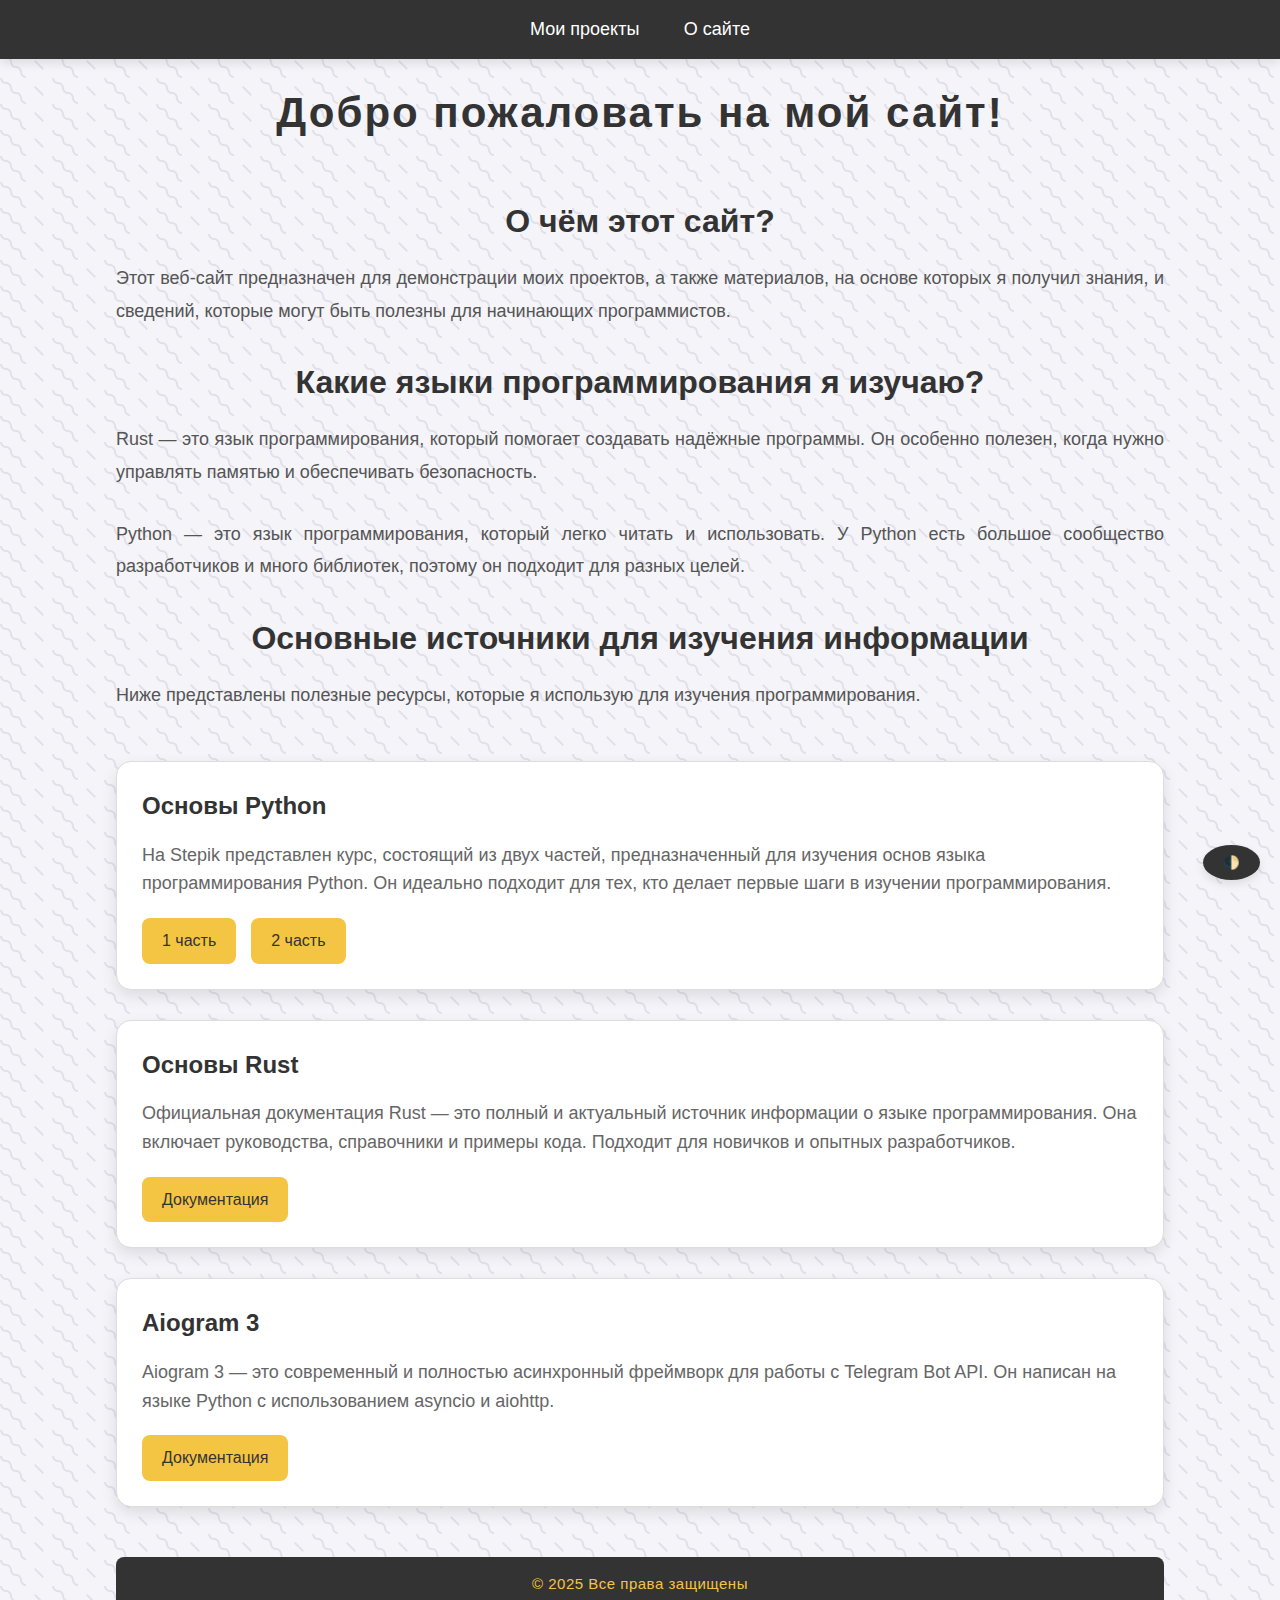
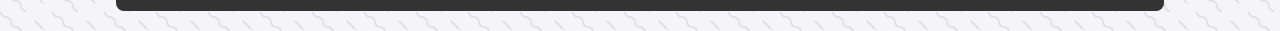
==== index.html @ 57961a24 "Delete icons in buttons" ====
<!DOCTYPE html>
<html lang="ru">
<head>
    <meta charset="UTF-8">
    <link rel="shortcut icon" href="img/logo.png" type="image/x-icon">
    <meta name="viewport" content="width=device-width, initial-scale=1.0">
    <meta name="description" content="Добро пожаловать на мой сайт! Здесь вы найдёте информацию о моих проектах, изучаемых языках программирования (Python, Rust) и полезных ресурсах для обучения.">
    <meta name="keywords" content="программирование, Python, Rust, Aiogram, Stepik, документация, обучение, проекты, веб-сайт">
    <title>Главная</title>
    <link rel="stylesheet" href="css/index.css">
</head>
<body>
    <div class="headbar">
        <a href="projects.html">Мои проекты</a>
        <a href="about.html">О сайте</a>
    </div>

    <div class="container">
        <header>
            <h1>Добро пожаловать на мой сайт!</h1>
        </header>

        <section class="about">
            <h2>О чём этот сайт?</h2>
            <p>Этот веб-сайт предназначен для демонстрации моих проектов, а также материалов, на основе которых я получил знания, и сведений, которые могут быть полезны для начинающих программистов.</p>
            
            <h2>Какие языки программирования я изучаю?</h2>
            <p>Rust — это язык программирования, который помогает создавать надёжные программы. Он особенно полезен, когда нужно управлять памятью и обеспечивать безопасность.</p>
            <p>Python — это язык программирования, который легко читать и использовать. У Python есть большое сообщество разработчиков и много библиотек, поэтому он подходит для разных целей.</p>
            
            <h2>Основные источники для изучения информации</h2>
            <p>Ниже представлены полезные ресурсы, которые я использую для изучения программирования.</p>
        </section>

        <div class="projects-list">
            <div class="project-item">
                <div class="info">
                    <h3>Основы Python</h3>
                    <p>На Stepik представлен курс, состоящий из двух частей, предназначенный для изучения основ языка программирования Python. Он идеально подходит для тех, кто делает первые шаги в изучении программирования.</p>
                    <div class="project-links">
                        <a href="https://stepik.org/course/58852/syllabus" target="_blank">1 часть</a>
                        <a href="https://stepik.org/course/68343/syllabus" target="_blank">2 часть</a>
                    </div>
                </div>
            </div>
            <div class="project-item">
                <div class="info">
                    <h3>Основы Rust</h3>
                    <p>Официальная документация Rust — это полный и актуальный источник информации о языке программирования. Она включает руководства, справочники и примеры кода. Подходит для новичков и опытных разработчиков.</p>
                    <div class="project-links">
                        <a href="https://rust-book.cs.brown.edu/" target="_blank">Документация</a>
                    </div>
                </div>
            </div>
            <div class="project-item">
                <div class="info">
                    <h3>Aiogram 3</h3>
                    <p>Aiogram 3 — это современный и полностью асинхронный фреймворк для работы с Telegram Bot API. Он написан на языке Python с использованием asyncio и aiohttp.</p>
                    <div class="project-links">
                        <a href="https://docs.aiogram.dev/en/stable/" target="_blank">Документация</a>
                    </div>
                </div>
            </div>
        </div>
        
        <footer>
            <p>© 2025 Все права защищены</p>
        </footer>
    </div>

    <button class="theme-toggle" onclick="toggleTheme()">🌓</button>

    <script>
        function toggleTheme() {
            document.body.classList.toggle('dark-theme');
        }
    </script>
</body>
</html>
---- css/index.css ----
* {
    margin: 0;
    padding: 0;
    box-sizing: border-box;
}

body {
    font-family: 'Segoe UI', Tahoma, Geneva, Verdana, sans-serif;
    background-color: #f4f4f9;
    background-image: url("data:image/svg+xml,%3Csvg width='52' height='26' viewBox='0 0 52 26' xmlns='http://www.w3.org/2000/svg'%3E%3Cg fill='none' fill-rule='evenodd'%3E%3Cg fill='%239C92AC' fill-opacity='0.2'%3E%3Cpath d='M10 10c0-2.21-1.79-4-4-4-3.314 0-6-2.686-6-6h2c0 2.21 1.79 4 4 4 3.314 0 6 2.686 6 6 0 2.21 1.79 4 4 4 3.314 0 6 2.686 6 6 0 2.21 1.79 4 4 4v2c-3.314 0-6-2.686-6-6 0-2.21-1.79-4-4-4-3.314 0-6-2.686-6-6zm25.464-1.95l8.486 8.486-1.414 1.414-8.486-8.486 1.414-1.414z' /%3E%3C/g%3E%3C/g%3E%3C/svg%3E");
    color: #333;
    line-height: 1.6;
    transition: background-color 0.3s ease, color 0.3s ease;
}

body.dark-theme {
    background-color: #1a1a1a;
    background-image: url("data:image/svg+xml,%3Csvg width='52' height='26' viewBox='0 0 52 26' xmlns='http://www.w3.org/2000/svg'%3E%3Cg fill='none' fill-rule='evenodd'%3E%3Cg fill='%235f4b8b' fill-opacity='0.2'%3E%3Cpath d='M10 10c0-2.21-1.79-4-4-4-3.314 0-6-2.686-6-6h2c0 2.21 1.79 4 4 4 3.314 0 6 2.686 6 6 0 2.21 1.79 4 4 4 3.314 0 6 2.686 6 6 0 2.21 1.79 4 4 4v2c-3.314 0-6-2.686-6-6 0-2.21-1.79-4-4-4-3.314 0-6-2.686-6-6zm25.464-1.95l8.486 8.486-1.414 1.414-8.486-8.486 1.414-1.414z' /%3E%3C/g%3E%3C/g%3E%3C/svg%3E");
    color: #f4f4f9;
}

.headbar {
    background-color: #333;
    color: #fff;
    padding: 15px 0;
    text-align: center;
    box-shadow: 0 4px 10px rgba(0, 0, 0, 0.1);
}

.headbar a {
    color: #fff;
    text-decoration: none;
    margin: 0 20px;
    font-size: 18px;
    transition: color 0.3s ease;
}

.headbar a:hover {
    color: #f4c542;
}

.container {
    width: 85%;
    margin: 0 auto;
    padding: 20px;
}

header {
    text-align: center;
    margin-bottom: 50px;
}

header h1 {
    font-size: 42px;
    color: #333;
    font-weight: 700;
    letter-spacing: 2px;
    transition: transform 0.3s ease;
}

body.dark-theme header h1 {
    color: #f4c542;
}

header h1:hover {
    transform: scale(1.05);
}

section h2 {
    font-size: 32px;
    color: #333;
    margin-bottom: 15px;
    text-align: center;
    font-weight: 600;
}

body.dark-theme section h2 {
    color: #f4f4f9;
}

section p {
    font-size: 18px;
    margin-bottom: 30px;
    text-align: justify;
    line-height: 1.8;
    color: #555;
}

body.dark-theme section p {
    color: #ccc;
}

.projects-list {
    display: flex;
    flex-direction: column;
    gap: 30px;
    margin-top: 50px;
}

.project-item {
    display: flex;
    background-color: #fff;
    border: 1px solid #ddd;
    padding: 25px;
    border-radius: 15px;
    box-shadow: 0 6px 15px rgba(0, 0, 0, 0.1);
    transition: transform 0.3s ease, box-shadow 0.3s ease;
}

body.dark-theme .project-item {
    background-color: #2d2d2d;
    border-color: #444;
}

.project-item:hover {
    transform: translateY(-10px);
    box-shadow: 0 10px 30px rgba(0, 0, 0, 0.15);
}

.project-item img {
    width: 250px;
    height: 250px;
    object-fit: cover;
    border-radius: 10px;
    margin-right: 20px;
}

.project-item .info {
    flex: 1;
}

.project-item h3 {
    font-size: 24px;
    color: #333;
    margin-bottom: 15px;
}

body.dark-theme .project-item h3 {
    color: #f4c542;
}

.project-item p {
    font-size: 18px;
    color: #666;
    margin-bottom: 20px;
}

body.dark-theme .project-item p {
    color: #ccc;
}

.project-links {
    display: flex;
    gap: 15px;
    margin-top: 20px;
}

.project-links a {
    display: inline-flex;
    align-items: center;
    justify-content: center;
    gap: 8px;
    padding: 10px 20px;
    background-color: #f4c542;
    color: #333;
    font-size: 16px;
    text-decoration: none;
    border-radius: 8px;
    transition: background-color 0.3s ease, transform 0.3s ease;
}

.project-links a i {
    font-size: 18px;
}

.project-links a:hover {
    background-color: #333;
    color: #f4c542;
    transform: scale(1.05);
}

body.dark-theme .project-links a {
    background-color: #f4c542;
    color: #333;
}

body.dark-theme .project-links a:hover {
    background-color: #333;
    color: #f4c542;
}

footer {
    text-align: center;
    padding: 15px;
    background-color: #333;
    color: #fff;
    margin-top: 50px;
    border-radius: 8px;
}

footer p {
    font-size: 15px;
    font-weight: 500;
    letter-spacing: 0.5px;
    color: #f4c542;
}

.theme-toggle {
    position: fixed;
    bottom: 20px;
    right: 20px;
    background-color: #333;
    color: #fff;
    border: none;
    padding: 10px 20px;
    border-radius: 50%;
    cursor: pointer;
    box-shadow: 0 4px 10px rgba(0, 0, 0, 0.1);
    transition: background-color 0.3s ease, transform 0.3s ease;
}

.theme-toggle:hover {
    background-color: #f4c542;
    transform: scale(1.1);
}

@media (max-width: 768px) {
    .container {
        width: 95%;
    }

    header h1 {
        font-size: 32px;
    }

    section h2 {
        font-size: 28px;
    }

    section p {
        font-size: 16px;
    }

    .project-item {
        flex-direction: column;
        align-items: center;
        text-align: center;
    }

    .project-item img {
        width: 100%;
        height: auto;
        margin-right: 0;
        margin-bottom: 20px;
    }

    .project-item h3 {
        font-size: 20px;
    }

    .project-item p {
        font-size: 16px;
    }

    .project-links {
        flex-direction: column;
        gap: 10px;
    }

    .project-links a {
        font-size: 14px;
        padding: 8px 16px;
    }

    .headbar a {
        margin: 0 10px;
        font-size: 16px;
    }
}
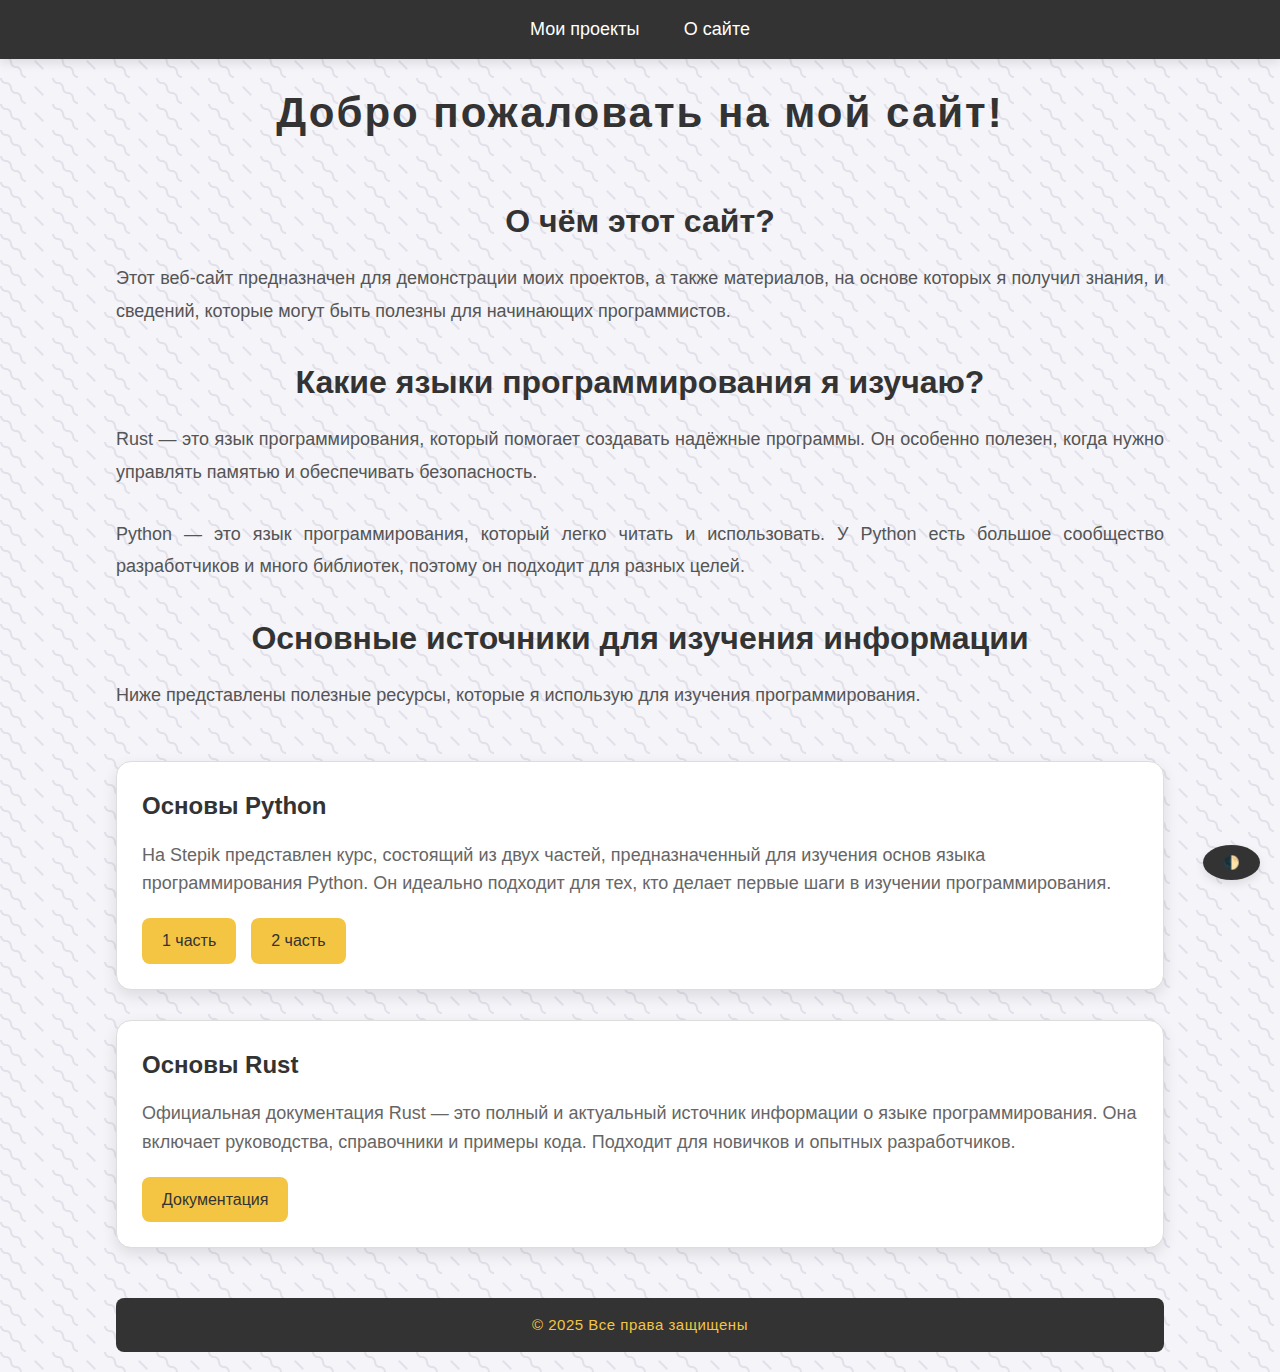
==== commit b0d36c06: "Remove aiogram link" ====
--- a/index.html
+++ b/index.html
@@ -2,7 +2,6 @@
 <html lang="ru">
 <head>
     <meta charset="UTF-8">
-    <link rel="shortcut icon" href="img/logo.png" type="image/x-icon">
     <meta name="viewport" content="width=device-width, initial-scale=1.0">
     <meta name="description" content="Добро пожаловать на мой сайт! Здесь вы найдёте информацию о моих проектах, изучаемых языках программирования (Python, Rust) и полезных ресурсах для обучения.">
     <meta name="keywords" content="программирование, Python, Rust, Aiogram, Stepik, документация, обучение, проекты, веб-сайт">
@@ -52,15 +51,6 @@
                     </div>
                 </div>
             </div>
-            <div class="project-item">
-                <div class="info">
-                    <h3>Aiogram 3</h3>
-                    <p>Aiogram 3 — это современный и полностью асинхронный фреймворк для работы с Telegram Bot API. Он написан на языке Python с использованием asyncio и aiohttp.</p>
-                    <div class="project-links">
-                        <a href="https://docs.aiogram.dev/en/stable/" target="_blank">Документация</a>
-                    </div>
-                </div>
-            </div>
         </div>
         
         <footer>
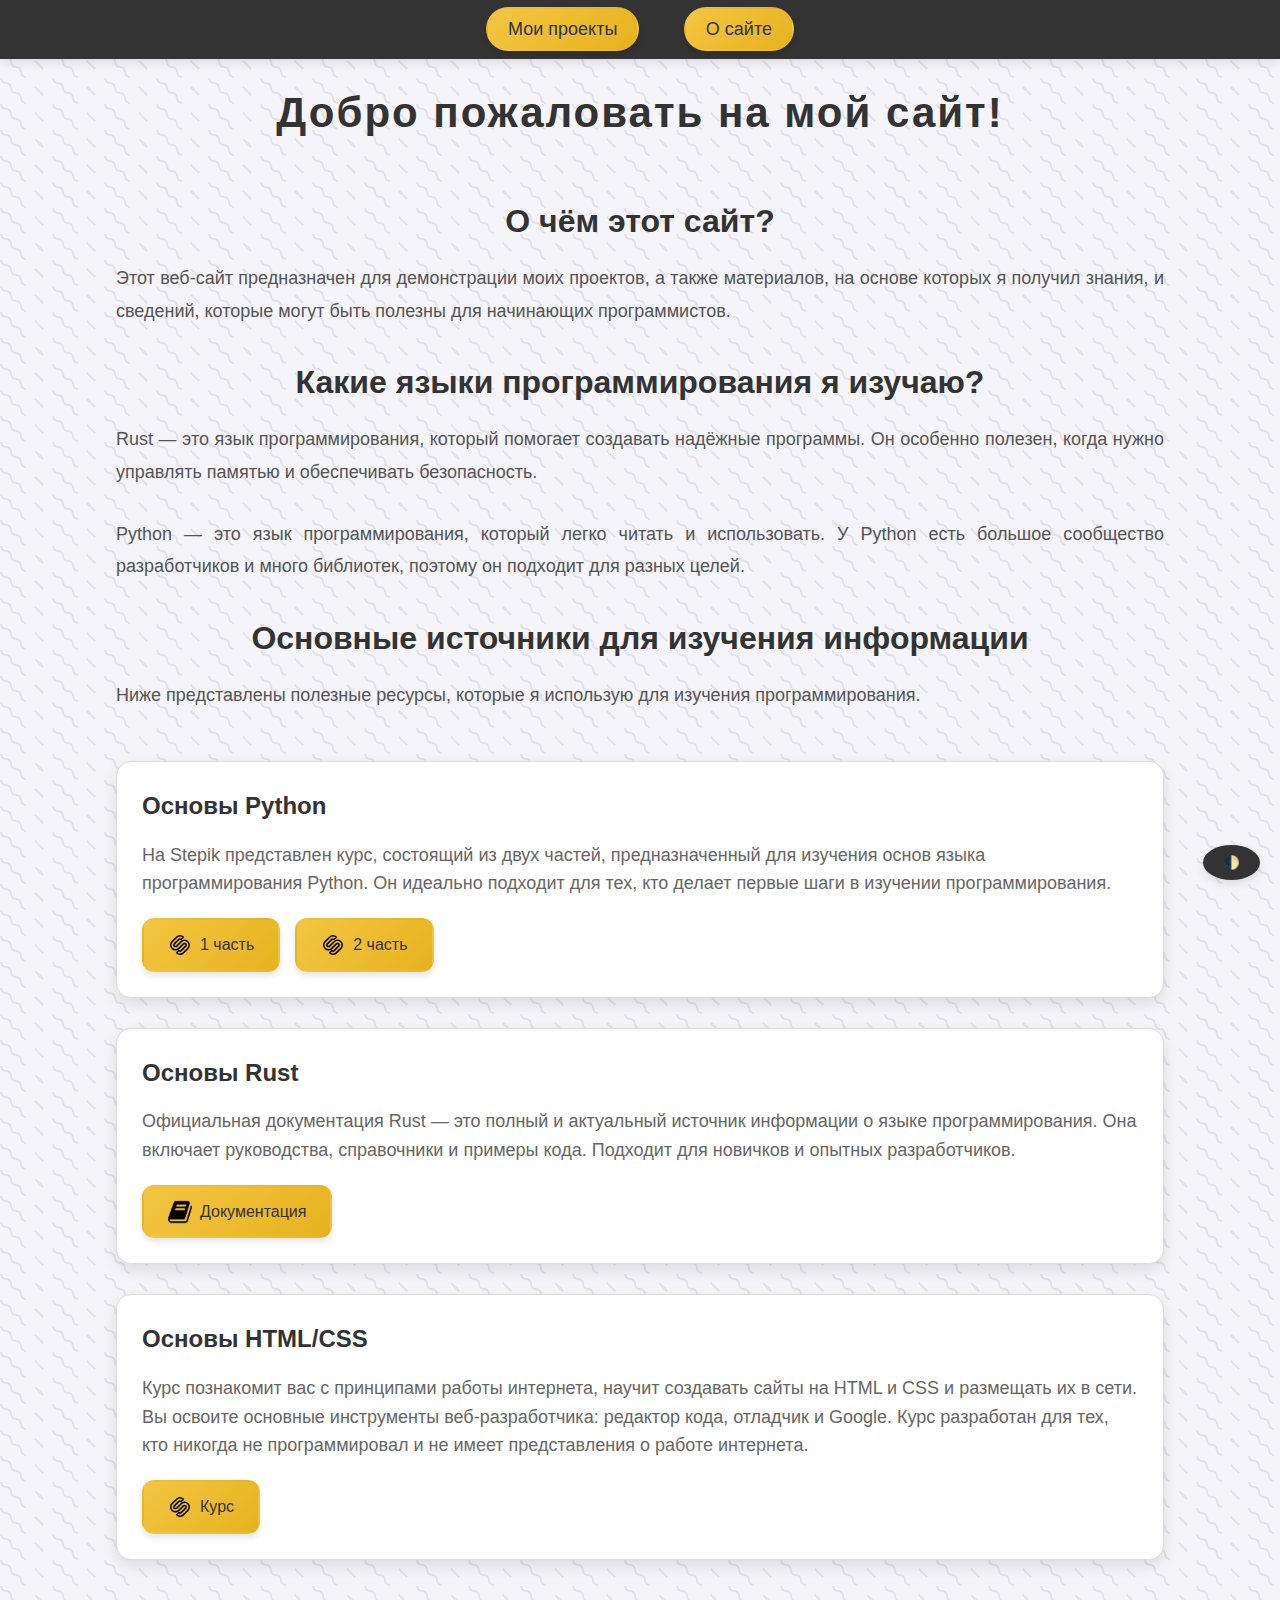
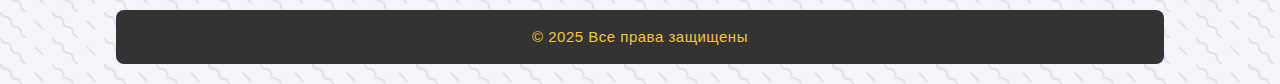
==== commit 40f57596: "Redesign headbar anf buttons" ====
--- a/index.html
+++ b/index.html
@@ -2,6 +2,7 @@
 <html lang="ru">
 <head>
     <meta charset="UTF-8">
+    <link rel="shortcut icon" href="img/logo.png" type="image/x-icon">
     <meta name="viewport" content="width=device-width, initial-scale=1.0">
     <meta name="description" content="Добро пожаловать на мой сайт! Здесь вы найдёте информацию о моих проектах, изучаемых языках программирования (Python, Rust) и полезных ресурсах для обучения.">
     <meta name="keywords" content="программирование, Python, Rust, Aiogram, Stepik, документация, обучение, проекты, веб-сайт">
@@ -37,8 +38,14 @@
                     <h3>Основы Python</h3>
                     <p>На Stepik представлен курс, состоящий из двух частей, предназначенный для изучения основ языка программирования Python. Он идеально подходит для тех, кто делает первые шаги в изучении программирования.</p>
                     <div class="project-links">
-                        <a href="https://stepik.org/course/58852/syllabus" target="_blank">1 часть</a>
-                        <a href="https://stepik.org/course/68343/syllabus" target="_blank">2 часть</a>
+                        <a href="https://stepik.org/course/58852/syllabus" target="_blank">
+                            <img src="img/stepik.svg" alt="book-icon" width="24px">
+                            1 часть
+                        </a>
+                        <a href="https://stepik.org/course/68343/syllabus" target="_blank">
+                            <img src="img/stepik.svg" alt="book-icon" width="24px">
+                            2 часть
+                        </a>
                     </div>
                 </div>
             </div>
@@ -47,7 +54,22 @@
                     <h3>Основы Rust</h3>
                     <p>Официальная документация Rust — это полный и актуальный источник информации о языке программирования. Она включает руководства, справочники и примеры кода. Подходит для новичков и опытных разработчиков.</p>
                     <div class="project-links">
-                        <a href="https://rust-book.cs.brown.edu/" target="_blank">Документация</a>
+                        <a href="https://rust-book.cs.brown.edu/" target="_blank">
+                            <img src="img/book.png" alt="book-icon" width="24px">
+                            Документация
+                        </a>
+                    </div>
+                </div>
+            </div>
+            <div class="project-item">
+                <div class="info">
+                    <h3>Основы HTML/CSS</h3>
+                    <p>Курс познакомит вас с принципами работы интернета, научит создавать сайты на HTML и CSS и размещать их в сети. Вы освоите основные инструменты веб-разработчика: редактор кода, отладчик и Google. Курс разработан для тех, кто никогда не программировал и не имеет представления о работе интернета.</p>
+                    <div class="project-links">
+                        <a href="https://stepik.org/course/38218/syllabus" target="_blank">
+                            <img src="img/stepik.svg" alt="book-icon" width="24px">
+                            Курс
+                        </a>
                     </div>
                 </div>
             </div>
--- a/css/index.css
+++ b/css/index.css
@@ -28,14 +28,33 @@
 }
 
 .headbar a {
-    color: #fff;
+    color: #333;
     text-decoration: none;
     margin: 0 20px;
     font-size: 18px;
-    transition: color 0.3s ease;
+    padding: 10px 20px;
+    border-radius: 25px;
+    background: linear-gradient(135deg, #f4c542, #e6b31e);
+    box-shadow: 0 4px 6px rgba(0, 0, 0, 0.1);
+    transition: all 0.3s ease;
+    border: 2px solid transparent;
 }
 
 .headbar a:hover {
+    background: linear-gradient(135deg, #333, #1a1a1a);
+    color: #f4c542;
+    transform: translateY(-3px);
+    box-shadow: 0 6px 12px rgba(0, 0, 0, 0.2);
+    border-color: #f4c542;
+}
+
+body.dark-theme .headbar a {
+    background: linear-gradient(135deg, #f4c542, #e6b31e);
+    color: #333;
+}
+
+body.dark-theme .headbar a:hover {
+    background: linear-gradient(135deg, #333, #1a1a1a);
     color: #f4c542;
 }
 
@@ -117,14 +136,6 @@
     box-shadow: 0 10px 30px rgba(0, 0, 0, 0.15);
 }
 
-.project-item img {
-    width: 250px;
-    height: 250px;
-    object-fit: cover;
-    border-radius: 10px;
-    margin-right: 20px;
-}
-
 .project-item .info {
     flex: 1;
 }
@@ -160,32 +171,42 @@
     align-items: center;
     justify-content: center;
     gap: 8px;
-    padding: 10px 20px;
-    background-color: #f4c542;
+    padding: 12px 24px;
+    background: linear-gradient(135deg, #f4c542, #e6b31e);
     color: #333;
     font-size: 16px;
     text-decoration: none;
-    border-radius: 8px;
-    transition: background-color 0.3s ease, transform 0.3s ease;
-}
-
-.project-links a i {
-    font-size: 18px;
+    border-radius: 12px;
+    transition: all 0.3s ease;
+    box-shadow: 0 4px 6px rgba(0, 0, 0, 0.1);
+    border: 2px solid transparent;
 }
 
 .project-links a:hover {
-    background-color: #333;
-    color: #f4c542;
-    transform: scale(1.05);
+    background: linear-gradient(135deg, #333, #1a1a1a);
+    color: #f4c542;
+    transform: translateY(-3px);
+    box-shadow: 0 6px 12px rgba(0, 0, 0, 0.2);
+    border-color: #f4c542;
+}
+
+.project-links a img {
+    width: 24px;
+    height: 24px;
+    transition: transform 0.3s ease;
+}
+
+.project-links a:hover img {
+    transform: rotate(360deg);
 }
 
 body.dark-theme .project-links a {
-    background-color: #f4c542;
+    background: linear-gradient(135deg, #f4c542, #e6b31e);
     color: #333;
 }
 
 body.dark-theme .project-links a:hover {
-    background-color: #333;
+    background: linear-gradient(135deg, #333, #1a1a1a);
     color: #f4c542;
 }
 
@@ -248,7 +269,7 @@
     }
 
     .project-item img {
-        width: 100%;
+        width: 24px;
         height: auto;
         margin-right: 0;
         margin-bottom: 20px;
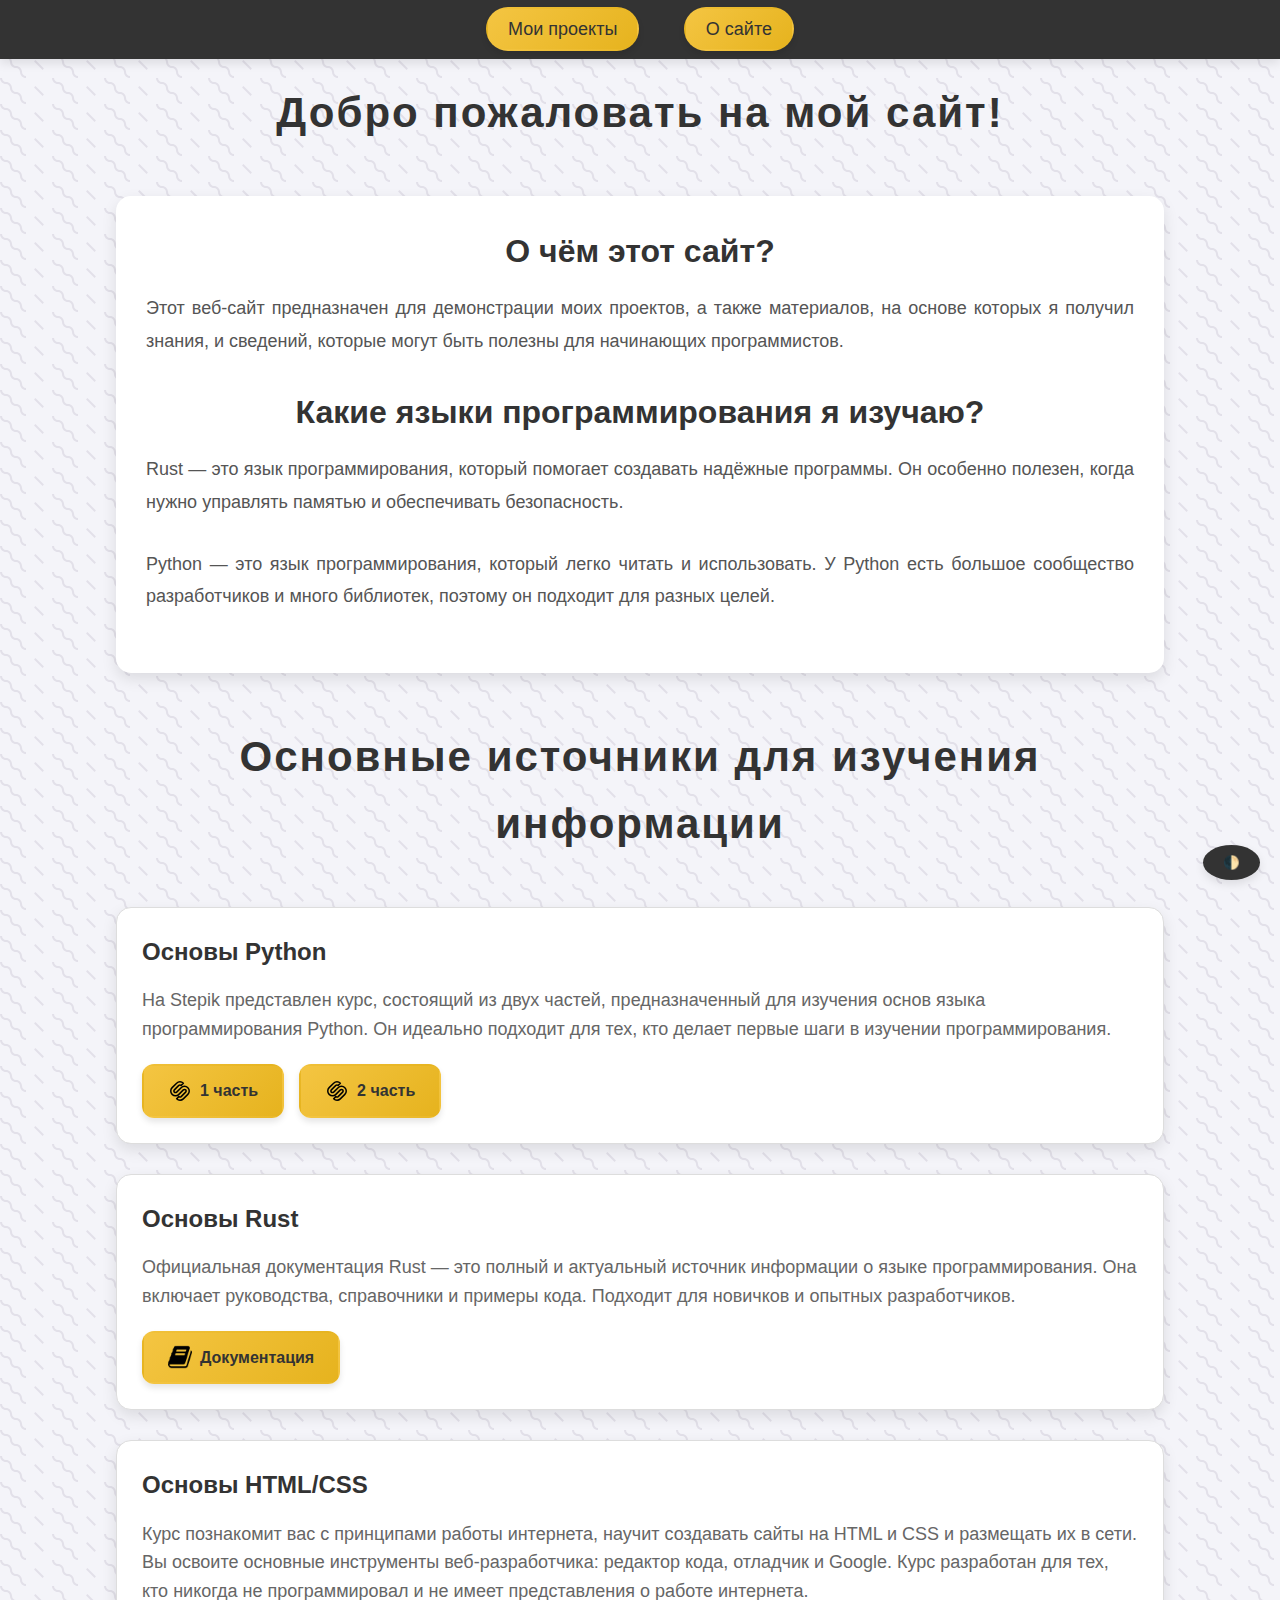
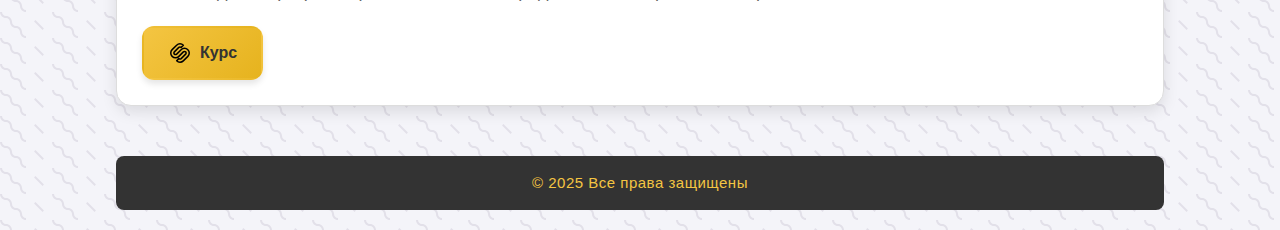
==== commit 32ff9dec: "Fix icons and add memorization of a topic" ====
--- a/index.html
+++ b/index.html
@@ -20,18 +20,21 @@
             <h1>Добро пожаловать на мой сайт!</h1>
         </header>
 
-        <section class="about">
-            <h2>О чём этот сайт?</h2>
-            <p>Этот веб-сайт предназначен для демонстрации моих проектов, а также материалов, на основе которых я получил знания, и сведений, которые могут быть полезны для начинающих программистов.</p>
-            
-            <h2>Какие языки программирования я изучаю?</h2>
-            <p>Rust — это язык программирования, который помогает создавать надёжные программы. Он особенно полезен, когда нужно управлять памятью и обеспечивать безопасность.</p>
-            <p>Python — это язык программирования, который легко читать и использовать. У Python есть большое сообщество разработчиков и много библиотек, поэтому он подходит для разных целей.</p>
-            
-            <h2>Основные источники для изучения информации</h2>
-            <p>Ниже представлены полезные ресурсы, которые я использую для изучения программирования.</p>
-        </section>
+        <div class="about-block">
+            <section class="about">
+                <h2>О чём этот сайт?</h2>
+                <p>Этот веб-сайт предназначен для демонстрации моих проектов, а также материалов, на основе которых я получил знания, и сведений, которые могут быть полезны для начинающих программистов.</p>
+                
+                <h2>Какие языки программирования я изучаю?</h2>
+                <p>Rust — это язык программирования, который помогает создавать надёжные программы. Он особенно полезен, когда нужно управлять памятью и обеспечивать безопасность.</p>
+                <p>Python — это язык программирования, который легко читать и использовать. У Python есть большое сообщество разработчиков и много библиотек, поэтому он подходит для разных целей.</p>
+                
+            </section>
+        </div>
 
+        <header>
+            <h1>Основные источники для изучения информации</h1>
+        </header>
         <div class="projects-list">
             <div class="project-item">
                 <div class="info">
@@ -40,11 +43,11 @@
                     <div class="project-links">
                         <a href="https://stepik.org/course/58852/syllabus" target="_blank">
                             <img src="img/stepik.svg" alt="book-icon" width="24px">
-                            1 часть
+                            <b>1 часть</b>
                         </a>
                         <a href="https://stepik.org/course/68343/syllabus" target="_blank">
                             <img src="img/stepik.svg" alt="book-icon" width="24px">
-                            2 часть
+                            <b>2 часть</b>
                         </a>
                     </div>
                 </div>
@@ -56,7 +59,7 @@
                     <div class="project-links">
                         <a href="https://rust-book.cs.brown.edu/" target="_blank">
                             <img src="img/book.png" alt="book-icon" width="24px">
-                            Документация
+                            <b>Документация</b>
                         </a>
                     </div>
                 </div>
@@ -68,7 +71,7 @@
                     <div class="project-links">
                         <a href="https://stepik.org/course/38218/syllabus" target="_blank">
                             <img src="img/stepik.svg" alt="book-icon" width="24px">
-                            Курс
+                            <b>Курс</b>
                         </a>
                     </div>
                 </div>
@@ -84,8 +87,23 @@
 
     <script>
         function toggleTheme() {
-            document.body.classList.toggle('dark-theme');
+            const body = document.body;
+            body.classList.toggle('dark-theme');
+
+            const isDarkTheme = body.classList.contains('dark-theme');
+            localStorage.setItem('theme', isDarkTheme ? 'dark' : 'light');
         }
+
+        function applySavedTheme() {
+            const savedTheme = localStorage.getItem('theme');
+            if (savedTheme === 'dark') {
+                document.body.classList.add('dark-theme');
+            } else {
+                document.body.classList.remove('dark-theme');
+            }
+        }
+
+        applySavedTheme();
     </script>
 </body>
 </html>--- a/css/index.css
+++ b/css/index.css
@@ -107,6 +107,25 @@
 
 body.dark-theme section p {
     color: #ccc;
+}
+
+.about-block {
+    background-color: #fff;
+    border-radius: 15px;
+    padding: 30px;
+    margin-bottom: 50px;
+    box-shadow: 0 6px 15px rgba(0, 0, 0, 0.1);
+    transition: transform 0.3s ease, box-shadow 0.3s ease;
+}
+
+.about-block:hover {
+    transform: translateY(-5px);
+    box-shadow: 0 10px 30px rgba(0, 0, 0, 0.15);
+}
+
+body.dark-theme .about-block {
+    background-color: #2d2d2d;
+    border: 1px solid #444;
 }
 
 .projects-list {
@@ -297,4 +316,13 @@
         margin: 0 10px;
         font-size: 16px;
     }
+
+    .project-links a {
+        align-items: center;
+        justify-content: center;
+    }
+
+    .project-links a img {
+        margin-bottom: 0;
+    }
 }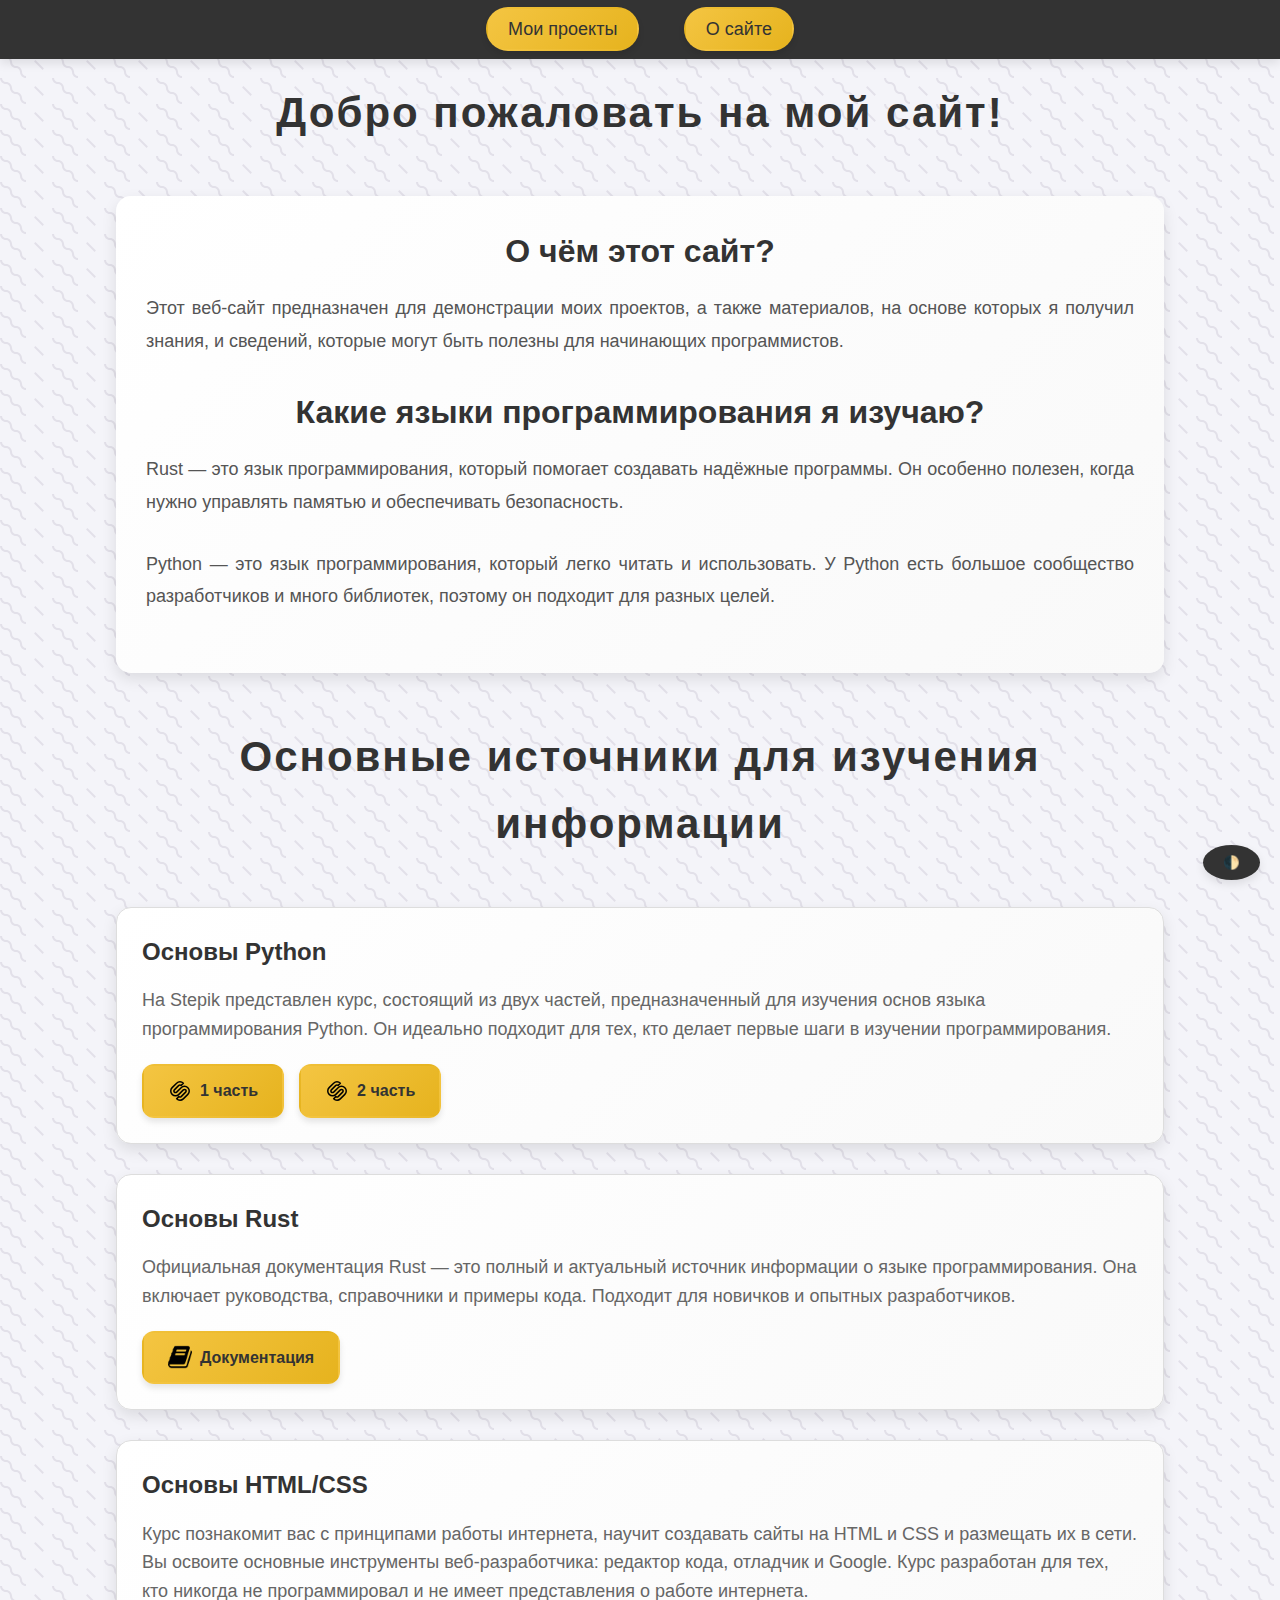
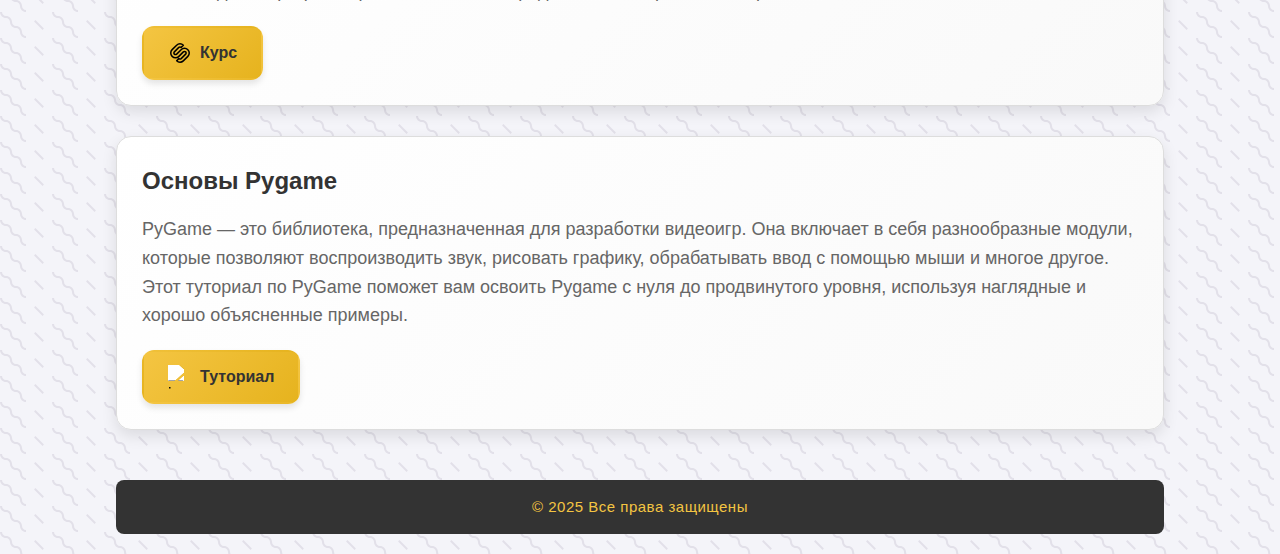
==== commit d9acaf80: "Add new projects and their types" ====
--- a/index.html
+++ b/index.html
@@ -46,7 +46,7 @@
                             <b>1 часть</b>
                         </a>
                         <a href="https://stepik.org/course/68343/syllabus" target="_blank">
-                            <img src="img/stepik.svg" alt="book-icon" width="24px">
+                            <img src="img/stepik.svg" alt="stepik-icon" width="24px">
                             <b>2 часть</b>
                         </a>
                     </div>
@@ -70,8 +70,20 @@
                     <p>Курс познакомит вас с принципами работы интернета, научит создавать сайты на HTML и CSS и размещать их в сети. Вы освоите основные инструменты веб-разработчика: редактор кода, отладчик и Google. Курс разработан для тех, кто никогда не программировал и не имеет представления о работе интернета.</p>
                     <div class="project-links">
                         <a href="https://stepik.org/course/38218/syllabus" target="_blank">
-                            <img src="img/stepik.svg" alt="book-icon" width="24px">
+                            <img src="img/stepik.svg" alt="stepik-icon" width="24px">
                             <b>Курс</b>
+                        </a>
+                    </div>
+                </div>
+            </div>
+            <div class="project-item">
+                <div class="info">
+                    <h3>Основы Pygame</h3>
+                    <p>PyGame — это библиотека, предназначенная для разработки видеоигр. Она включает в себя разнообразные модули, которые позволяют воспроизводить звук, рисовать графику, обрабатывать ввод с помощью мыши и многое другое. Этот туториал по PyGame поможет вам освоить Pygame с нуля до продвинутого уровня, используя наглядные и хорошо объясненные примеры.</p>
+                    <div class="project-links">
+                        <a href="https://www.geeksforgeeks.org/pygame-tutorial/" target="_blank">
+                            <img src="https://media.geeksforgeeks.org/wp-content/cdn-uploads/gfg_favicon.png" alt="icon" style="filter: grayscale(100%) contrast(1000%);" width="24px">
+                            <b>Туториал</b>
                         </a>
                     </div>
                 </div>
--- a/css/index.css
+++ b/css/index.css
@@ -11,6 +11,16 @@
     color: #333;
     line-height: 1.6;
     transition: background-color 0.3s ease, color 0.3s ease;
+    animation: moveBackground 50s linear infinite;
+}
+
+@keyframes moveBackground {
+    0% {
+        background-position: 0 0;
+    }
+    100% {
+        background-position: 100% 100%;
+    }
 }
 
 body.dark-theme {
@@ -110,7 +120,7 @@
 }
 
 .about-block {
-    background-color: #fff;
+    background: linear-gradient(135deg, #ffffff, #f9f9f9);
     border-radius: 15px;
     padding: 30px;
     margin-bottom: 50px;
@@ -118,14 +128,14 @@
     transition: transform 0.3s ease, box-shadow 0.3s ease;
 }
 
+body.dark-theme .about-block {
+    background: linear-gradient(135deg, #2d2d2d, #1a1a1a);
+    border: 1px solid #444;
+}
+
 .about-block:hover {
     transform: translateY(-5px);
     box-shadow: 0 10px 30px rgba(0, 0, 0, 0.15);
-}
-
-body.dark-theme .about-block {
-    background-color: #2d2d2d;
-    border: 1px solid #444;
 }
 
 .projects-list {
@@ -137,7 +147,7 @@
 
 .project-item {
     display: flex;
-    background-color: #fff;
+    background: linear-gradient(135deg, #ffffff, #f9f9f9);
     border: 1px solid #ddd;
     padding: 25px;
     border-radius: 15px;
@@ -146,7 +156,7 @@
 }
 
 body.dark-theme .project-item {
-    background-color: #2d2d2d;
+    background: linear-gradient(135deg, #2d2d2d, #1a1a1a);
     border-color: #444;
 }
 
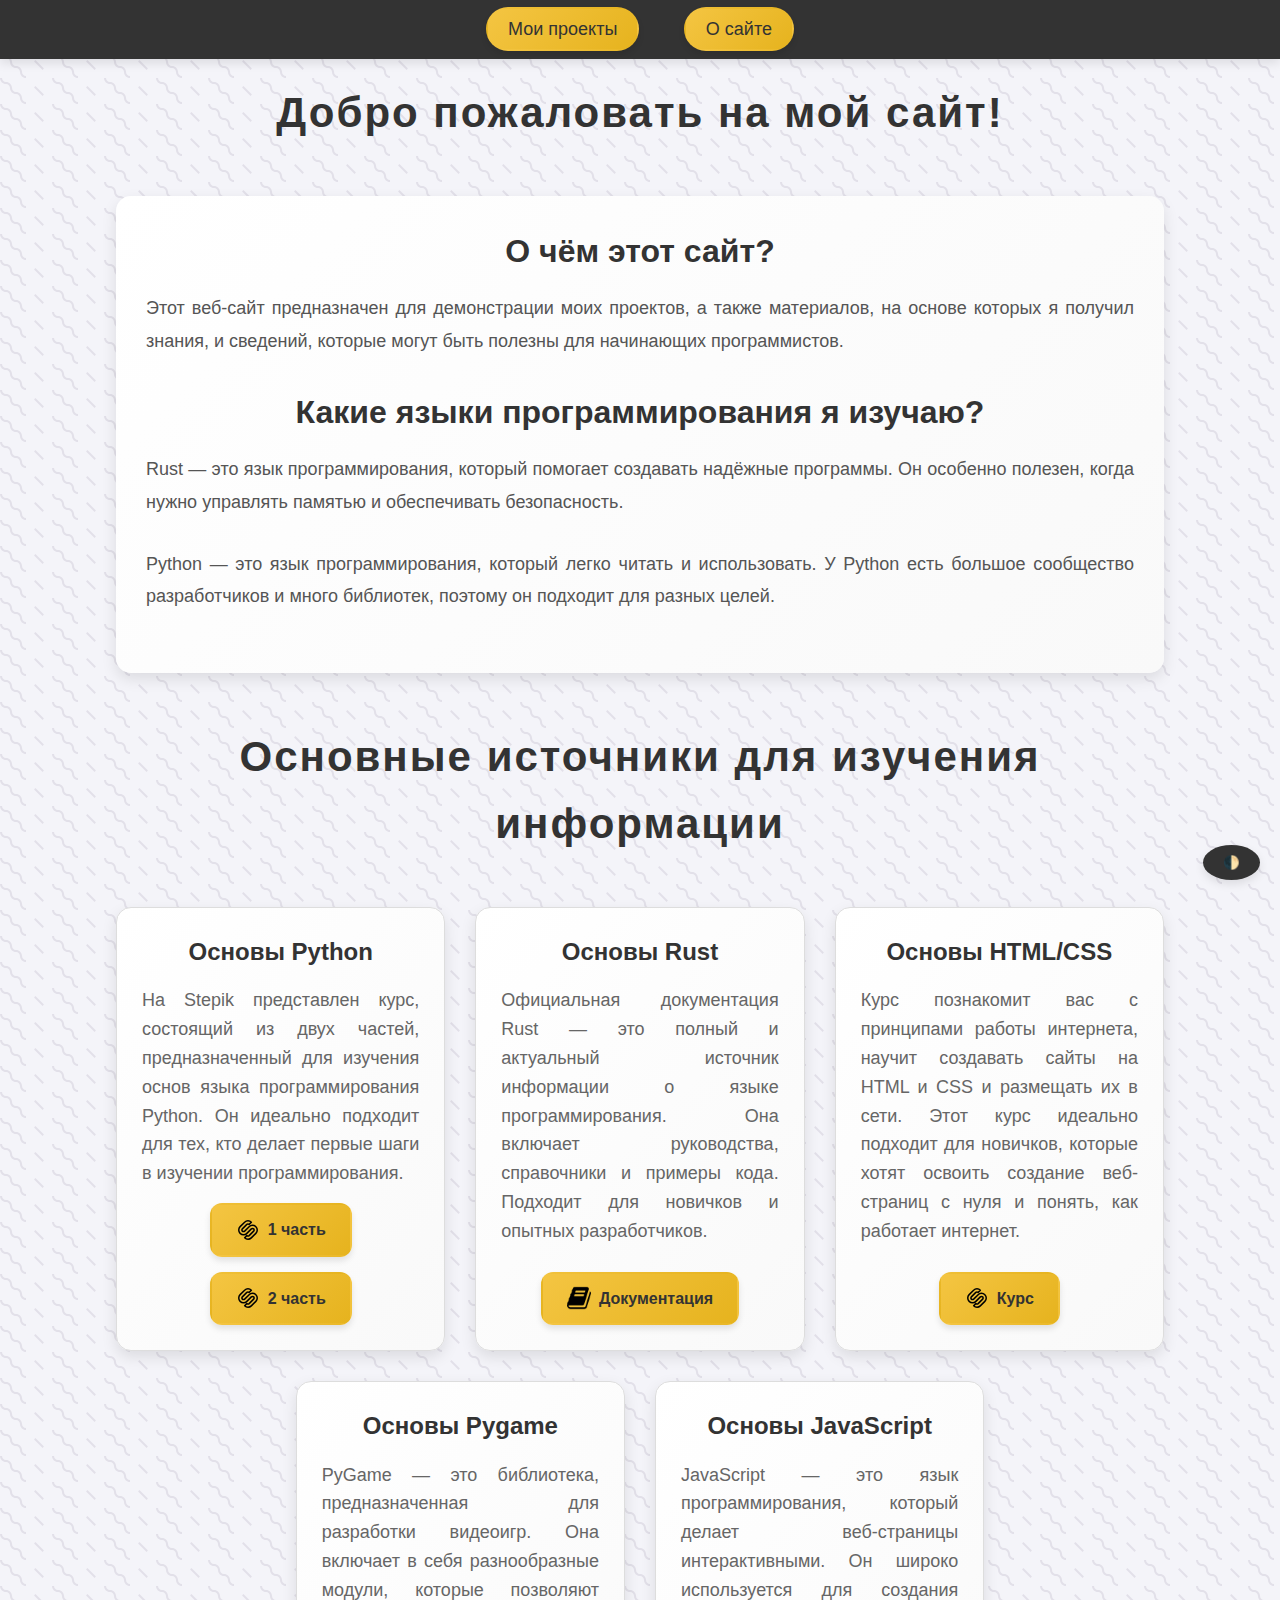
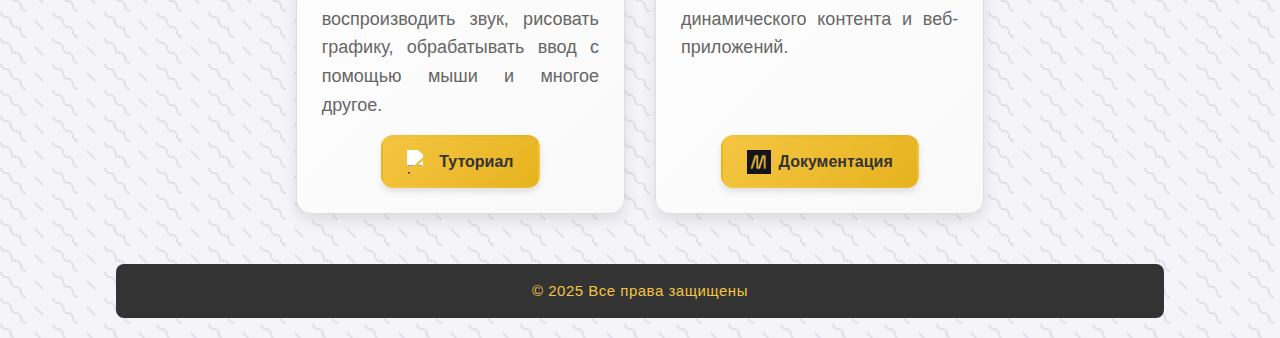
==== commit 88aa226f: "Redesign projects-list" ====
--- a/index.html
+++ b/index.html
@@ -28,7 +28,6 @@
                 <h2>Какие языки программирования я изучаю?</h2>
                 <p>Rust — это язык программирования, который помогает создавать надёжные программы. Он особенно полезен, когда нужно управлять памятью и обеспечивать безопасность.</p>
                 <p>Python — это язык программирования, который легко читать и использовать. У Python есть большое сообщество разработчиков и много библиотек, поэтому он подходит для разных целей.</p>
-                
             </section>
         </div>
 
@@ -37,55 +36,57 @@
         </header>
         <div class="projects-list">
             <div class="project-item">
-                <div class="info">
-                    <h3>Основы Python</h3>
-                    <p>На Stepik представлен курс, состоящий из двух частей, предназначенный для изучения основ языка программирования Python. Он идеально подходит для тех, кто делает первые шаги в изучении программирования.</p>
-                    <div class="project-links">
-                        <a href="https://stepik.org/course/58852/syllabus" target="_blank">
-                            <img src="img/stepik.svg" alt="book-icon" width="24px">
-                            <b>1 часть</b>
-                        </a>
-                        <a href="https://stepik.org/course/68343/syllabus" target="_blank">
-                            <img src="img/stepik.svg" alt="stepik-icon" width="24px">
-                            <b>2 часть</b>
-                        </a>
-                    </div>
+                <h3>Основы Python</h3>
+                <p>На Stepik представлен курс, состоящий из двух частей, предназначенный для изучения основ языка программирования Python. Он идеально подходит для тех, кто делает первые шаги в изучении программирования.</p>
+                <div class="project-links">
+                    <a href="https://stepik.org/course/58852/syllabus" target="_blank">
+                        <img src="img/stepik.svg" alt="book-icon" width="24px">
+                        <b>1 часть</b>
+                    </a>
+                    <a href="https://stepik.org/course/68343/syllabus" target="_blank">
+                        <img src="img/stepik.svg" alt="stepik-icon" width="24px">
+                        <b>2 часть</b>
+                    </a>
                 </div>
             </div>
             <div class="project-item">
-                <div class="info">
-                    <h3>Основы Rust</h3>
-                    <p>Официальная документация Rust — это полный и актуальный источник информации о языке программирования. Она включает руководства, справочники и примеры кода. Подходит для новичков и опытных разработчиков.</p>
-                    <div class="project-links">
-                        <a href="https://rust-book.cs.brown.edu/" target="_blank">
-                            <img src="img/book.png" alt="book-icon" width="24px">
-                            <b>Документация</b>
-                        </a>
-                    </div>
+                <h3>Основы Rust</h3>
+                <p>Официальная документация Rust — это полный и актуальный источник информации о языке программирования. Она включает руководства, справочники и примеры кода. Подходит для новичков и опытных разработчиков.</p>
+                <div class="project-links">
+                    <a href="https://rust-book.cs.brown.edu/" target="_blank">
+                        <img src="img/book.png" alt="book-icon" width="24px">
+                        <b>Документация</b>
+                    </a>
                 </div>
             </div>
             <div class="project-item">
-                <div class="info">
-                    <h3>Основы HTML/CSS</h3>
-                    <p>Курс познакомит вас с принципами работы интернета, научит создавать сайты на HTML и CSS и размещать их в сети. Вы освоите основные инструменты веб-разработчика: редактор кода, отладчик и Google. Курс разработан для тех, кто никогда не программировал и не имеет представления о работе интернета.</p>
-                    <div class="project-links">
-                        <a href="https://stepik.org/course/38218/syllabus" target="_blank">
-                            <img src="img/stepik.svg" alt="stepik-icon" width="24px">
-                            <b>Курс</b>
-                        </a>
-                    </div>
+                <h3>Основы HTML/CSS</h3>
+                <p>Курс познакомит вас с принципами работы интернета, научит создавать сайты на HTML и CSS и размещать их в сети. Этот курс идеально подходит для новичков, которые хотят освоить создание веб-страниц с нуля и понять, как работает интернет.</p>
+                <div class="project-links">
+                    <a href="https://stepik.org/course/38218/syllabus" target="_blank">
+                        <img src="img/stepik.svg" alt="stepik-icon" width="24px">
+                        <b>Курс</b>
+                    </a>
                 </div>
             </div>
             <div class="project-item">
-                <div class="info">
-                    <h3>Основы Pygame</h3>
-                    <p>PyGame — это библиотека, предназначенная для разработки видеоигр. Она включает в себя разнообразные модули, которые позволяют воспроизводить звук, рисовать графику, обрабатывать ввод с помощью мыши и многое другое. Этот туториал по PyGame поможет вам освоить Pygame с нуля до продвинутого уровня, используя наглядные и хорошо объясненные примеры.</p>
-                    <div class="project-links">
-                        <a href="https://www.geeksforgeeks.org/pygame-tutorial/" target="_blank">
-                            <img src="https://media.geeksforgeeks.org/wp-content/cdn-uploads/gfg_favicon.png" alt="icon" style="filter: grayscale(100%) contrast(1000%);" width="24px">
-                            <b>Туториал</b>
-                        </a>
-                    </div>
+                <h3>Основы Pygame</h3>
+                <p>PyGame — это библиотека, предназначенная для разработки видеоигр. Она включает в себя разнообразные модули, которые позволяют воспроизводить звук, рисовать графику, обрабатывать ввод с помощью мыши и многое другое.</p>
+                <div class="project-links">
+                    <a href="https://www.geeksforgeeks.org/pygame-tutorial/" target="_blank">
+                        <img src="https://media.geeksforgeeks.org/wp-content/cdn-uploads/gfg_favicon.png" alt="icon" style="filter: grayscale(100%) contrast(1000%);" width="24px">
+                        <b>Туториал</b>
+                    </a>
+                </div>
+            </div>
+            <div class="project-item">
+                <h3>Основы JavaScript</h3>
+                <p>JavaScript — это язык программирования, который делает веб-страницы интерактивными. Он широко используется для создания динамического контента и веб-приложений.</p>
+                <div class="project-links">
+                    <a href="https://developer.mozilla.org/ru/docs/Web/JavaScript/Guide/Introduction" target="_blank">
+                        <img src="img/developer-mozilla.png" alt="js-icon" width="24px">
+                        <b>Документация</b>
+                    </a>
                 </div>
             </div>
         </div>
--- a/css/index.css
+++ b/css/index.css
@@ -15,12 +15,8 @@
 }
 
 @keyframes moveBackground {
-    0% {
-        background-position: 0 0;
-    }
-    100% {
-        background-position: 100% 100%;
-    }
+    0% { background-position: 0 0; }
+    100% { background-position: 100% 100%; }
 }
 
 body.dark-theme {
@@ -140,19 +136,25 @@
 
 .projects-list {
     display: flex;
-    flex-direction: column;
+    flex-wrap: wrap;
+    justify-content: center;
     gap: 30px;
     margin-top: 50px;
+    align-items: stretch; /* Карточки растягиваются до максимальной высоты в ряду */
 }
 
 .project-item {
-    display: flex;
+    flex: 1 1 calc(33.33% - 20px);
+    max-width: calc(33.33% - 20px);
+    min-width: 300px;
     background: linear-gradient(135deg, #ffffff, #f9f9f9);
     border: 1px solid #ddd;
     padding: 25px;
     border-radius: 15px;
     box-shadow: 0 6px 15px rgba(0, 0, 0, 0.1);
     transition: transform 0.3s ease, box-shadow 0.3s ease;
+    display: flex;
+    flex-direction: column;
 }
 
 body.dark-theme .project-item {
@@ -165,14 +167,11 @@
     box-shadow: 0 10px 30px rgba(0, 0, 0, 0.15);
 }
 
-.project-item .info {
-    flex: 1;
-}
-
 .project-item h3 {
     font-size: 24px;
     color: #333;
     margin-bottom: 15px;
+    text-align: center;
 }
 
 body.dark-theme .project-item h3 {
@@ -182,7 +181,9 @@
 .project-item p {
     font-size: 18px;
     color: #666;
-    margin-bottom: 20px;
+    width: 100%;
+    text-align: justify;
+    margin-bottom: 15px; /* Минимальный отступ перед кнопками */
 }
 
 body.dark-theme .project-item p {
@@ -192,7 +193,9 @@
 .project-links {
     display: flex;
     gap: 15px;
-    margin-top: 20px;
+    justify-content: center;
+    flex-wrap: wrap;
+    margin-top: auto; /* Прижимает кнопки к низу карточки */
 }
 
 .project-links a {
@@ -274,6 +277,13 @@
     transform: scale(1.1);
 }
 
+@media (max-width: 1024px) {
+    .project-item {
+        flex: 1 1 calc(50% - 15px);
+        max-width: calc(50% - 15px);
+    }
+}
+
 @media (max-width: 768px) {
     .container {
         width: 95%;
@@ -292,24 +302,9 @@
     }
 
     .project-item {
-        flex-direction: column;
-        align-items: center;
-        text-align: center;
-    }
-
-    .project-item img {
-        width: 24px;
-        height: auto;
-        margin-right: 0;
-        margin-bottom: 20px;
-    }
-
-    .project-item h3 {
-        font-size: 20px;
-    }
-
-    .project-item p {
-        font-size: 16px;
+        flex: 1 1 100%;
+        max-width: 100%;
+        min-width: 0;
     }
 
     .project-links {
@@ -326,13 +321,4 @@
         margin: 0 10px;
         font-size: 16px;
     }
-
-    .project-links a {
-        align-items: center;
-        justify-content: center;
-    }
-
-    .project-links a img {
-        margin-bottom: 0;
-    }
 }